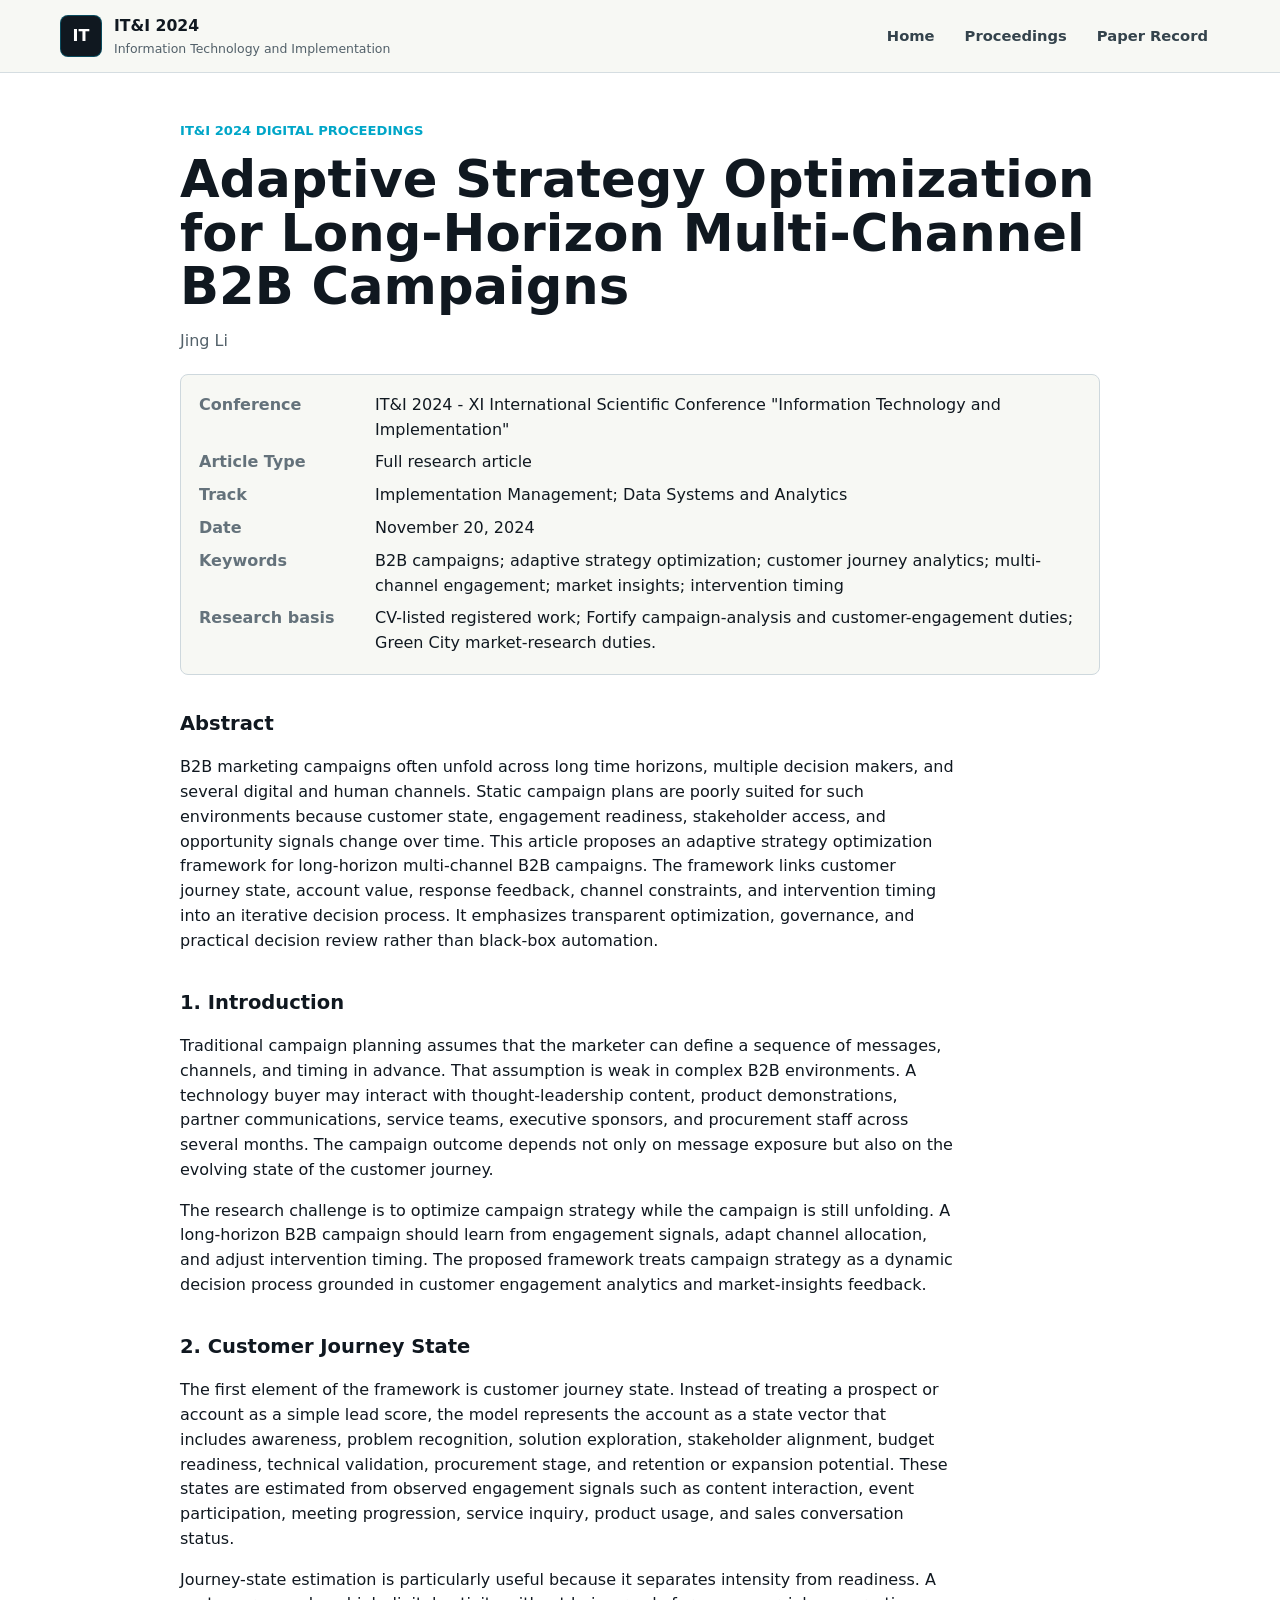
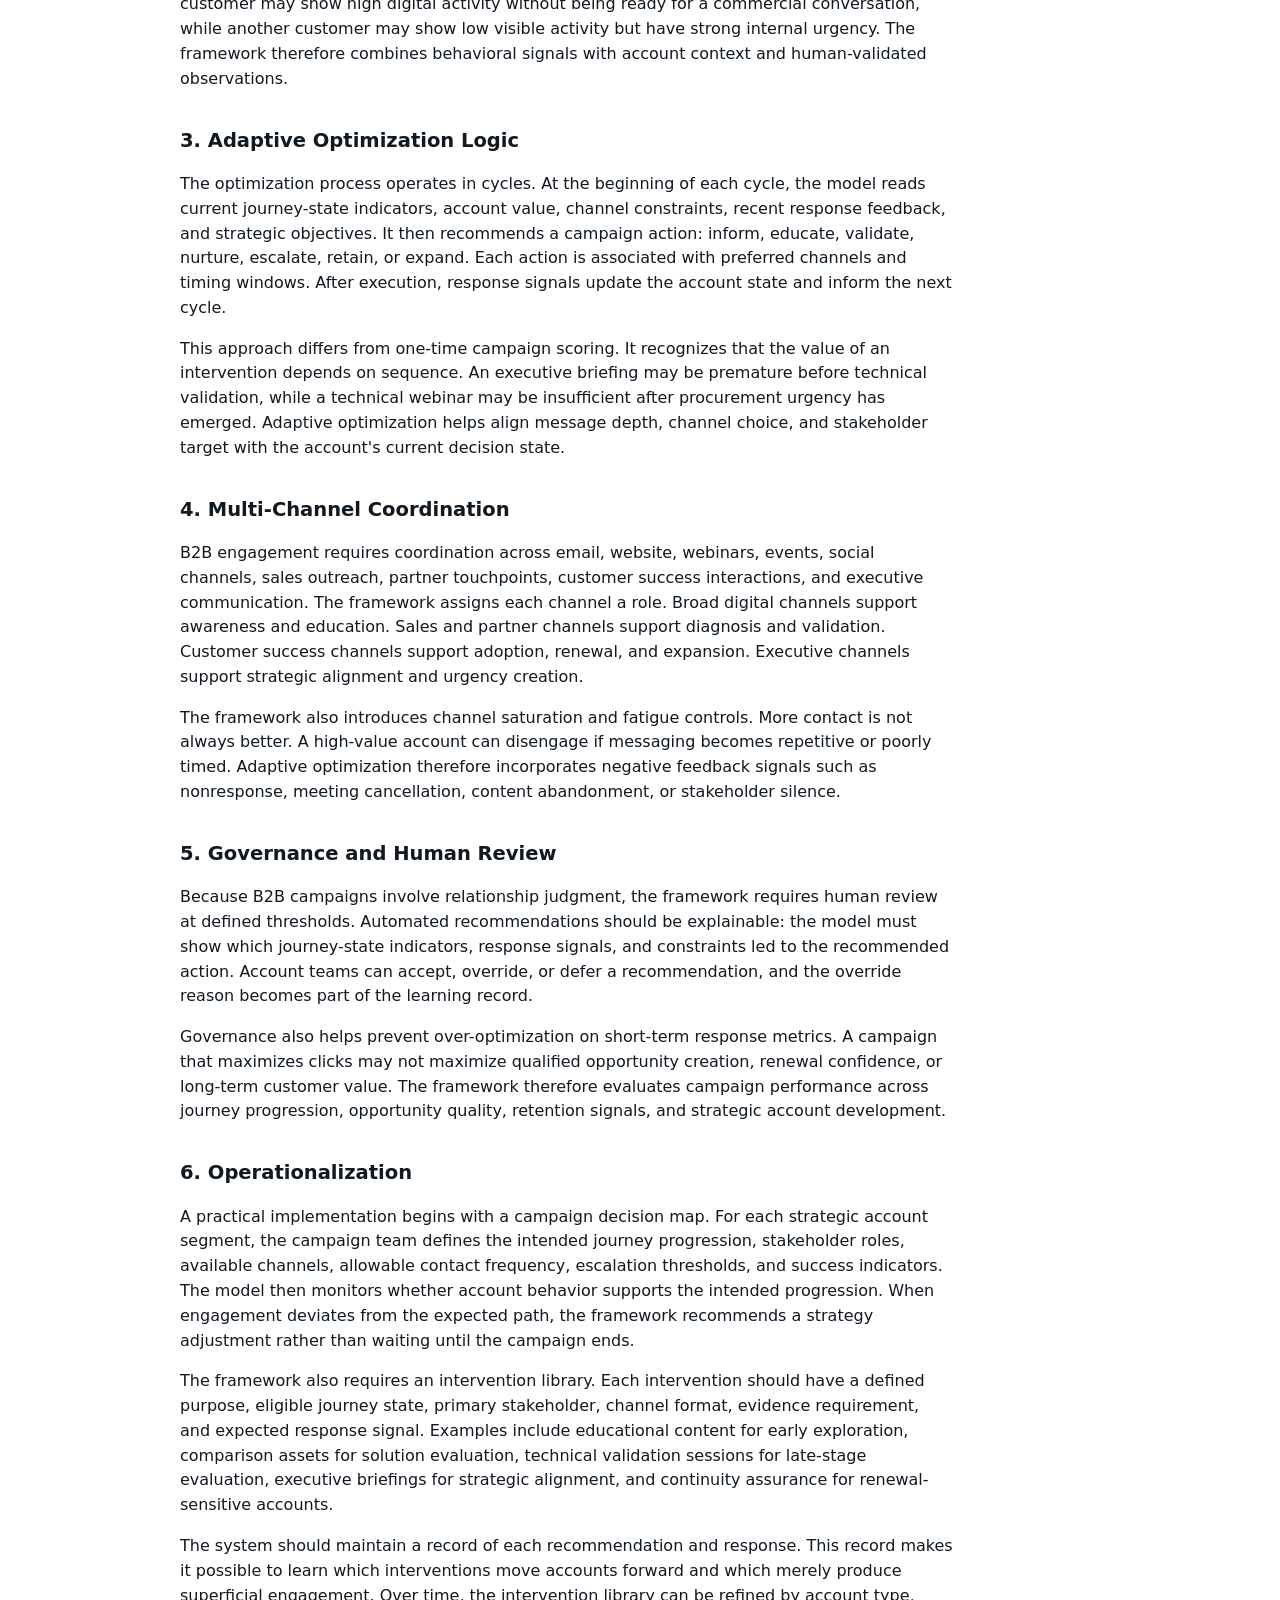
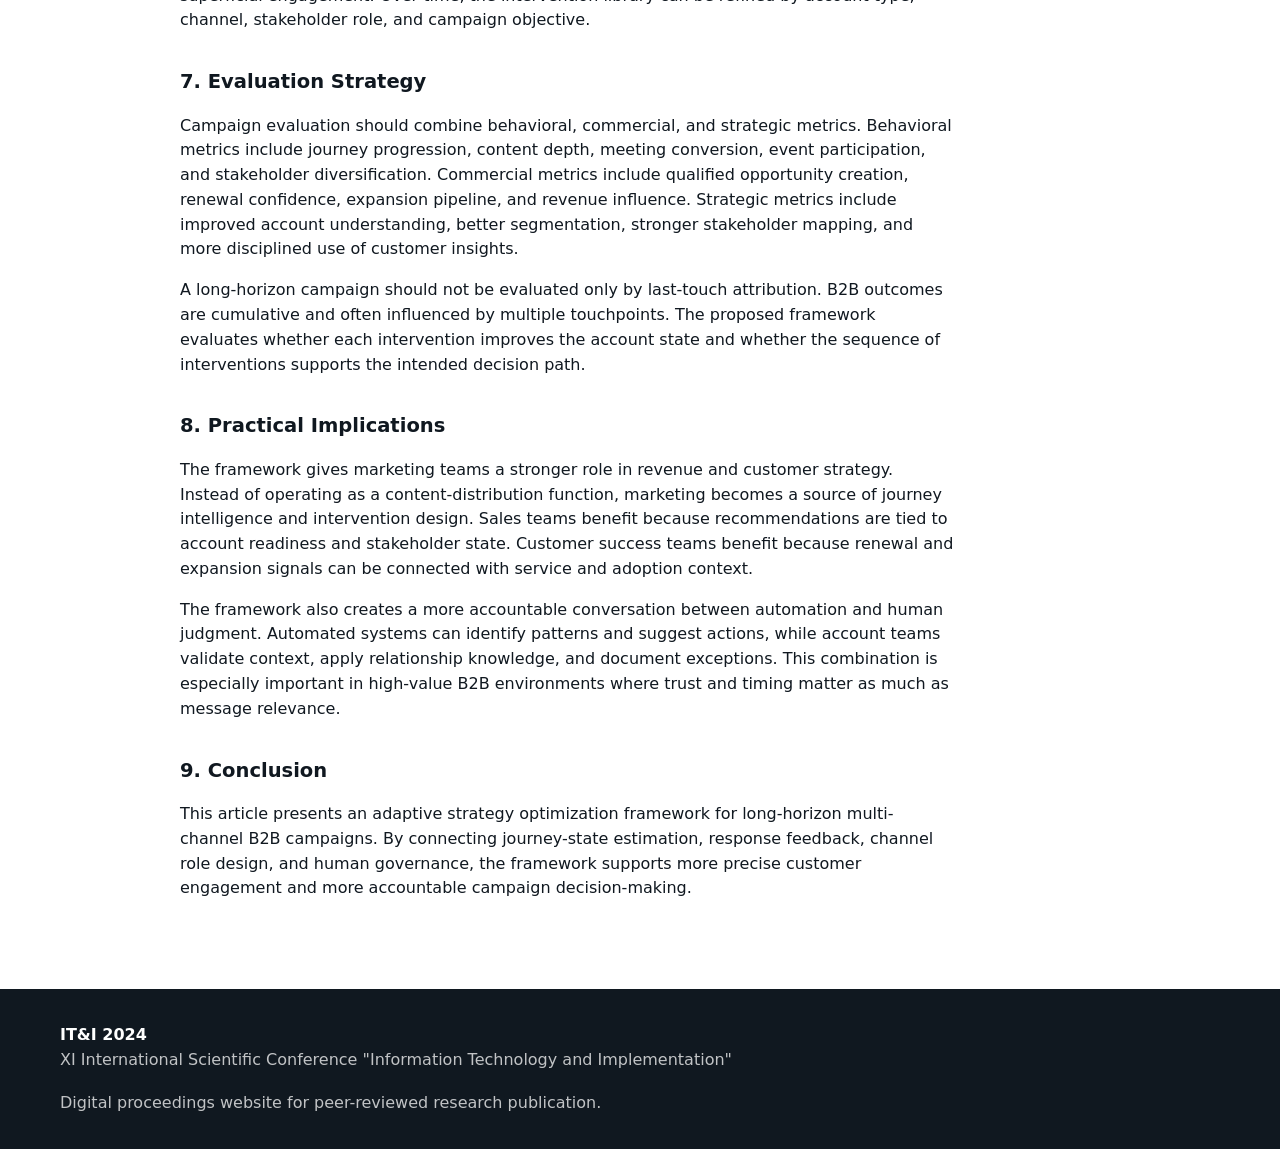
==== papers/jing-li-adaptive-strategy-optimization.html @ 3983136e "Publish IT&I 2024 website" ====
<!doctype html>
<html lang="en">
  <head>
    <meta charset="utf-8">
    <meta name="viewport" content="width=device-width, initial-scale=1">
    <title>Adaptive Strategy Optimization - IT&amp;I 2024</title>
    <link rel="stylesheet" href="../assets/styles.css">
    <style>
      body { background: #ffffff; }
      .article-print { width: min(920px, calc(100% - 36px)); margin: 0 auto; padding: 48px 0 72px; }
      .article-print h1 { margin: 0; font-size: clamp(2rem, 5vw, 3.2rem); line-height: 1.04; }
      .article-print h2 { margin: 34px 0 10px; font-size: 1.22rem; }
      .article-print p { max-width: 76ch; }
      .article-meta { margin: 20px 0 28px; padding: 18px; border: 1px solid var(--line); border-radius: var(--radius); background: var(--paper); }
      .article-meta dl { display: grid; grid-template-columns: 160px minmax(0, 1fr); gap: 8px 16px; margin: 0; }
      .article-meta dt { color: #64727b; font-weight: 800; }
      .article-meta dd { margin: 0; }
      @media print {
        .site-header, .site-footer { display: none; }
        .article-print { width: 100%; padding: 0; }
      }
    </style>
  </head>
  <body>
    <header class="site-header">
      <div class="site-header__inner">
        <a class="brand" href="../index.html"><span class="brand__mark">IT</span><span class="brand__text"><strong>IT&amp;I 2024</strong><span>Information Technology and Implementation</span></span></a>
        <nav class="site-nav" data-nav>
          <a href="../index.html">Home</a>
          <a href="../proceedings.html">Proceedings</a>
          <a href="../paper.html?id=jing-li-adaptive-strategy-optimization-iti-2024">Paper Record</a>
        </nav>
      </div>
    </header>

    <main class="article-print">
      <p class="eyebrow">IT&amp;I 2024 Digital Proceedings</p>
      <h1>Adaptive Strategy Optimization for Long-Horizon Multi-Channel B2B Campaigns</h1>
      <p class="authors">Jing Li</p>
      <div class="article-meta">
        <dl>
          <dt>Conference</dt><dd>IT&amp;I 2024 - XI International Scientific Conference "Information Technology and Implementation"</dd>
          <dt>Article Type</dt><dd>Full research article</dd>
          <dt>Track</dt><dd>Implementation Management; Data Systems and Analytics</dd>
          <dt>Date</dt><dd>November 20, 2024</dd>
          <dt>Keywords</dt><dd>B2B campaigns; adaptive strategy optimization; customer journey analytics; multi-channel engagement; market insights; intervention timing</dd>
          <dt>Research basis</dt><dd>CV-listed registered work; Fortify campaign-analysis and customer-engagement duties; Green City market-research duties.</dd>
        </dl>
      </div>

      <h2>Abstract</h2>
      <p>B2B marketing campaigns often unfold across long time horizons, multiple decision makers, and several digital and human channels. Static campaign plans are poorly suited for such environments because customer state, engagement readiness, stakeholder access, and opportunity signals change over time. This article proposes an adaptive strategy optimization framework for long-horizon multi-channel B2B campaigns. The framework links customer journey state, account value, response feedback, channel constraints, and intervention timing into an iterative decision process. It emphasizes transparent optimization, governance, and practical decision review rather than black-box automation.</p>

      <h2>1. Introduction</h2>
      <p>Traditional campaign planning assumes that the marketer can define a sequence of messages, channels, and timing in advance. That assumption is weak in complex B2B environments. A technology buyer may interact with thought-leadership content, product demonstrations, partner communications, service teams, executive sponsors, and procurement staff across several months. The campaign outcome depends not only on message exposure but also on the evolving state of the customer journey.</p>
      <p>The research challenge is to optimize campaign strategy while the campaign is still unfolding. A long-horizon B2B campaign should learn from engagement signals, adapt channel allocation, and adjust intervention timing. The proposed framework treats campaign strategy as a dynamic decision process grounded in customer engagement analytics and market-insights feedback.</p>

      <h2>2. Customer Journey State</h2>
      <p>The first element of the framework is customer journey state. Instead of treating a prospect or account as a simple lead score, the model represents the account as a state vector that includes awareness, problem recognition, solution exploration, stakeholder alignment, budget readiness, technical validation, procurement stage, and retention or expansion potential. These states are estimated from observed engagement signals such as content interaction, event participation, meeting progression, service inquiry, product usage, and sales conversation status.</p>
      <p>Journey-state estimation is particularly useful because it separates intensity from readiness. A customer may show high digital activity without being ready for a commercial conversation, while another customer may show low visible activity but have strong internal urgency. The framework therefore combines behavioral signals with account context and human-validated observations.</p>

      <h2>3. Adaptive Optimization Logic</h2>
      <p>The optimization process operates in cycles. At the beginning of each cycle, the model reads current journey-state indicators, account value, channel constraints, recent response feedback, and strategic objectives. It then recommends a campaign action: inform, educate, validate, nurture, escalate, retain, or expand. Each action is associated with preferred channels and timing windows. After execution, response signals update the account state and inform the next cycle.</p>
      <p>This approach differs from one-time campaign scoring. It recognizes that the value of an intervention depends on sequence. An executive briefing may be premature before technical validation, while a technical webinar may be insufficient after procurement urgency has emerged. Adaptive optimization helps align message depth, channel choice, and stakeholder target with the account's current decision state.</p>

      <h2>4. Multi-Channel Coordination</h2>
      <p>B2B engagement requires coordination across email, website, webinars, events, social channels, sales outreach, partner touchpoints, customer success interactions, and executive communication. The framework assigns each channel a role. Broad digital channels support awareness and education. Sales and partner channels support diagnosis and validation. Customer success channels support adoption, renewal, and expansion. Executive channels support strategic alignment and urgency creation.</p>
      <p>The framework also introduces channel saturation and fatigue controls. More contact is not always better. A high-value account can disengage if messaging becomes repetitive or poorly timed. Adaptive optimization therefore incorporates negative feedback signals such as nonresponse, meeting cancellation, content abandonment, or stakeholder silence.</p>

      <h2>5. Governance and Human Review</h2>
      <p>Because B2B campaigns involve relationship judgment, the framework requires human review at defined thresholds. Automated recommendations should be explainable: the model must show which journey-state indicators, response signals, and constraints led to the recommended action. Account teams can accept, override, or defer a recommendation, and the override reason becomes part of the learning record.</p>
      <p>Governance also helps prevent over-optimization on short-term response metrics. A campaign that maximizes clicks may not maximize qualified opportunity creation, renewal confidence, or long-term customer value. The framework therefore evaluates campaign performance across journey progression, opportunity quality, retention signals, and strategic account development.</p>

      <h2>6. Operationalization</h2>
      <p>A practical implementation begins with a campaign decision map. For each strategic account segment, the campaign team defines the intended journey progression, stakeholder roles, available channels, allowable contact frequency, escalation thresholds, and success indicators. The model then monitors whether account behavior supports the intended progression. When engagement deviates from the expected path, the framework recommends a strategy adjustment rather than waiting until the campaign ends.</p>
      <p>The framework also requires an intervention library. Each intervention should have a defined purpose, eligible journey state, primary stakeholder, channel format, evidence requirement, and expected response signal. Examples include educational content for early exploration, comparison assets for solution evaluation, technical validation sessions for late-stage evaluation, executive briefings for strategic alignment, and continuity assurance for renewal-sensitive accounts.</p>
      <p>The system should maintain a record of each recommendation and response. This record makes it possible to learn which interventions move accounts forward and which merely produce superficial engagement. Over time, the intervention library can be refined by account type, channel, stakeholder role, and campaign objective.</p>

      <h2>7. Evaluation Strategy</h2>
      <p>Campaign evaluation should combine behavioral, commercial, and strategic metrics. Behavioral metrics include journey progression, content depth, meeting conversion, event participation, and stakeholder diversification. Commercial metrics include qualified opportunity creation, renewal confidence, expansion pipeline, and revenue influence. Strategic metrics include improved account understanding, better segmentation, stronger stakeholder mapping, and more disciplined use of customer insights.</p>
      <p>A long-horizon campaign should not be evaluated only by last-touch attribution. B2B outcomes are cumulative and often influenced by multiple touchpoints. The proposed framework evaluates whether each intervention improves the account state and whether the sequence of interventions supports the intended decision path.</p>

      <h2>8. Practical Implications</h2>
      <p>The framework gives marketing teams a stronger role in revenue and customer strategy. Instead of operating as a content-distribution function, marketing becomes a source of journey intelligence and intervention design. Sales teams benefit because recommendations are tied to account readiness and stakeholder state. Customer success teams benefit because renewal and expansion signals can be connected with service and adoption context.</p>
      <p>The framework also creates a more accountable conversation between automation and human judgment. Automated systems can identify patterns and suggest actions, while account teams validate context, apply relationship knowledge, and document exceptions. This combination is especially important in high-value B2B environments where trust and timing matter as much as message relevance.</p>

      <h2>9. Conclusion</h2>
      <p>This article presents an adaptive strategy optimization framework for long-horizon multi-channel B2B campaigns. By connecting journey-state estimation, response feedback, channel role design, and human governance, the framework supports more precise customer engagement and more accountable campaign decision-making.</p>
    </main>

    <footer class="site-footer"><div class="footer__inner"><div><strong>IT&amp;I 2024</strong><br>XI International Scientific Conference "Information Technology and Implementation"</div><div>Digital proceedings website for peer-reviewed research publication.</div></div></footer>
  </body>
</html>
---- assets/styles.css ----
:root {
  --ink: #101820;
  --ink-2: #24313b;
  --paper: #f7f8f4;
  --white: #ffffff;
  --mist: #e8edf0;
  --line: #ced8dd;
  --cyan: #00a6c8;
  --cyan-dark: #067790;
  --amber: #d88928;
  --leaf: #4a7c59;
  --shadow: 0 16px 42px rgba(16, 24, 32, 0.14);
  --radius: 8px;
  color-scheme: light;
}

* {
  box-sizing: border-box;
}

html {
  scroll-behavior: smooth;
  overflow-x: hidden;
}

body {
  margin: 0;
  font-family: Inter, ui-sans-serif, system-ui, -apple-system, BlinkMacSystemFont, "Segoe UI", sans-serif;
  color: var(--ink);
  background: var(--paper);
  line-height: 1.55;
  overflow-x: hidden;
}

img {
  max-width: 100%;
  display: block;
}

a {
  color: inherit;
}

.site-header {
  position: sticky;
  top: 0;
  z-index: 20;
  border-bottom: 1px solid rgba(206, 216, 221, 0.8);
  background: rgba(247, 248, 244, 0.94);
  backdrop-filter: blur(14px);
}

.site-header__inner,
.section__inner,
.footer__inner {
  width: min(1160px, calc(100% - 36px));
  margin: 0 auto;
}

.site-header__inner {
  min-height: 72px;
  display: flex;
  align-items: center;
  justify-content: space-between;
  gap: 20px;
}

.brand {
  display: inline-flex;
  align-items: center;
  gap: 12px;
  text-decoration: none;
  min-width: 0;
}

.brand__mark {
  width: 42px;
  height: 42px;
  flex: 0 0 auto;
  border: 1px solid rgba(0, 166, 200, 0.36);
  border-radius: var(--radius);
  display: grid;
  place-items: center;
  background: var(--ink);
  color: var(--white);
  font-weight: 800;
  letter-spacing: 0;
}

.brand__text {
  display: grid;
  gap: 1px;
  min-width: 0;
}

.brand__text strong {
  font-size: 0.98rem;
  white-space: nowrap;
}

.brand__text span {
  color: #53616a;
  font-size: 0.78rem;
  white-space: nowrap;
}

.nav-toggle {
  display: none;
  border: 1px solid var(--line);
  border-radius: var(--radius);
  background: var(--white);
  width: 42px;
  height: 42px;
  padding: 0;
  color: var(--ink);
}

.nav-toggle::before {
  content: "";
  display: block;
  width: 18px;
  height: 14px;
  background:
    linear-gradient(currentColor, currentColor) 0 0 / 18px 2px no-repeat,
    linear-gradient(currentColor, currentColor) 0 7px / 18px 2px no-repeat,
    linear-gradient(currentColor, currentColor) 0 14px / 18px 2px no-repeat;
}

.nav-toggle span {
  display: none;
  width: 18px;
  height: 2px;
  margin: 4px auto;
  background: currentColor;
}

.site-nav {
  display: flex;
  align-items: center;
  gap: 6px;
}

.site-nav a {
  text-decoration: none;
  color: #34434c;
  padding: 10px 12px;
  border-radius: var(--radius);
  font-size: 0.92rem;
  font-weight: 650;
}

.site-nav a:hover,
.site-nav a[aria-current="page"] {
  background: #e3f3f6;
  color: var(--cyan-dark);
}

.button {
  display: inline-flex;
  align-items: center;
  justify-content: center;
  min-height: 44px;
  padding: 11px 18px;
  border: 1px solid var(--ink);
  border-radius: var(--radius);
  background: var(--ink);
  color: var(--white);
  text-decoration: none;
  font-weight: 750;
  cursor: pointer;
  font-size: 0.95rem;
}

.button:hover {
  background: #1d2b35;
}

.button--ghost {
  color: var(--ink);
  background: transparent;
  border-color: var(--line);
}

.button--ghost:hover {
  background: var(--white);
}

.button--quiet {
  color: var(--cyan-dark);
  background: #e3f3f6;
  border-color: #b9dce3;
}

.button--quiet:hover {
  background: #d3ecf1;
}

.hero {
  min-height: calc(100vh - 72px);
  display: grid;
  align-items: end;
  position: relative;
  isolation: isolate;
  color: var(--white);
  overflow: hidden;
}

.hero::before {
  content: "";
  position: absolute;
  inset: 0;
  z-index: -2;
  background:
    linear-gradient(90deg, rgba(10, 16, 21, 0.88), rgba(10, 16, 21, 0.58) 38%, rgba(10, 16, 21, 0.16) 72%),
    linear-gradient(0deg, rgba(10, 16, 21, 0.85), rgba(10, 16, 21, 0.08) 42%),
    url("conference-hero.png") center / cover no-repeat;
}

.hero::after {
  content: "";
  position: absolute;
  left: 0;
  right: 0;
  bottom: 0;
  height: 54px;
  z-index: -1;
  background: var(--paper);
  clip-path: polygon(0 70%, 100% 20%, 100% 100%, 0 100%);
}

.hero__inner {
  width: min(1160px, calc(100% - 36px));
  margin: 0 auto;
  padding: 72px 0 92px;
}

.hero__content {
  width: min(760px, 100%);
}

.eyebrow {
  margin: 0 0 12px;
  color: var(--cyan);
  font-size: 0.82rem;
  font-weight: 850;
  text-transform: uppercase;
  letter-spacing: 0;
}

.hero h1 {
  margin: 0;
  max-width: 820px;
  font-size: clamp(2.55rem, 6.8vw, 5.9rem);
  line-height: 0.98;
  letter-spacing: 0;
}

.hero__subtitle {
  margin: 22px 0 0;
  max-width: 680px;
  color: rgba(255, 255, 255, 0.9);
  font-size: clamp(1rem, 1.8vw, 1.25rem);
  overflow-wrap: break-word;
}

.hero__actions,
.page-hero__actions,
.toolbar,
.form-actions,
.paper-actions {
  display: flex;
  flex-wrap: wrap;
  gap: 12px;
  align-items: center;
}

.hero__actions {
  margin-top: 30px;
}

.hero .button--ghost {
  color: var(--white);
  border-color: rgba(255, 255, 255, 0.42);
  background: rgba(255, 255, 255, 0.08);
}

.hero .button--ghost:hover {
  background: rgba(255, 255, 255, 0.16);
}

.hero__stats {
  display: grid;
  grid-template-columns: repeat(2, minmax(118px, 1fr));
  gap: 1px;
  width: min(520px, 100%);
  margin-top: 42px;
  border: 1px solid rgba(255, 255, 255, 0.18);
  background: rgba(255, 255, 255, 0.12);
  backdrop-filter: blur(12px);
}

.hero__stats div {
  padding: 18px;
}

.hero__stats strong {
  display: block;
  font-size: clamp(1.35rem, 3vw, 2rem);
}

.hero__stats span {
  display: block;
  color: rgba(255, 255, 255, 0.76);
  font-size: 0.85rem;
}

.section {
  padding: 72px 0;
}

.section--compact {
  padding: 44px 0;
}

.section--dark {
  color: var(--white);
  background: var(--ink);
}

.section--white {
  background: var(--white);
}

.section__header {
  display: grid;
  grid-template-columns: minmax(0, 0.9fr) minmax(280px, 0.7fr);
  gap: 40px;
  align-items: end;
  margin-bottom: 34px;
}

.section__header h2,
.page-hero h1,
.paper-detail__main h1 {
  margin: 0;
  font-size: clamp(2rem, 4vw, 3.55rem);
  line-height: 1.04;
  letter-spacing: 0;
}

.section__header p,
.page-hero p {
  margin: 0;
  color: #596871;
}

.section--dark .section__header p,
.section--dark .muted {
  color: rgba(255, 255, 255, 0.72);
}

.grid {
  display: grid;
  gap: 18px;
}

.grid--3 {
  grid-template-columns: repeat(3, minmax(0, 1fr));
}

.grid--2 {
  grid-template-columns: repeat(2, minmax(0, 1fr));
}

.info-panel,
.track-card,
.paper-card,
.empty-state,
.form-panel,
.committee-card,
.notice,
.mini-record {
  border: 1px solid var(--line);
  border-radius: var(--radius);
  background: var(--white);
}

.info-panel,
.track-card,
.paper-card,
.form-panel,
.committee-card,
.notice {
  padding: 24px;
}

.track-card {
  min-height: 188px;
}

.track-card h3,
.paper-card h3,
.info-panel h3,
.committee-card h3 {
  margin: 0 0 10px;
  font-size: 1.18rem;
  line-height: 1.22;
}

.track-card p,
.info-panel p,
.paper-card p,
.committee-card p {
  margin: 0;
  color: #53616a;
}

.track-card__code {
  display: inline-flex;
  align-items: center;
  justify-content: center;
  width: 44px;
  height: 44px;
  margin-bottom: 20px;
  border-radius: var(--radius);
  background: #e3f3f6;
  color: var(--cyan-dark);
  font-weight: 850;
}

.timeline {
  display: grid;
  gap: 1px;
  border: 1px solid var(--line);
  background: var(--line);
}

.timeline__item {
  display: grid;
  grid-template-columns: 180px minmax(0, 1fr);
  gap: 24px;
  padding: 20px;
  background: var(--white);
}

.timeline__item time {
  color: var(--cyan-dark);
  font-weight: 800;
}

.timeline__item strong {
  display: block;
  margin-bottom: 4px;
}

.page-hero {
  padding: 64px 0 44px;
  background: var(--white);
  border-bottom: 1px solid var(--line);
}

.page-hero__grid {
  display: grid;
  grid-template-columns: minmax(0, 0.92fr) minmax(280px, 0.48fr);
  gap: 44px;
  align-items: end;
}

.page-hero__actions {
  margin-top: 24px;
}

.metric-strip {
  display: grid;
  grid-template-columns: repeat(2, minmax(0, 1fr));
  gap: 1px;
  border: 1px solid var(--line);
  background: var(--line);
}

.metric-strip div {
  padding: 18px;
  background: var(--paper);
}

.metric-strip strong {
  display: block;
  font-size: 1.8rem;
}

.metric-strip span {
  color: #596871;
  font-size: 0.86rem;
}

.toolbar {
  justify-content: space-between;
  padding: 18px;
  margin-bottom: 22px;
  border: 1px solid var(--line);
  border-radius: var(--radius);
  background: var(--white);
}

.field-inline {
  display: flex;
  flex-wrap: wrap;
  gap: 10px;
}

input,
select,
textarea {
  width: 100%;
  border: 1px solid #bfcbd1;
  border-radius: var(--radius);
  background: var(--white);
  color: var(--ink);
  font: inherit;
  padding: 12px 13px;
}

textarea {
  resize: vertical;
  min-height: 138px;
}

label {
  display: grid;
  gap: 8px;
  color: #2e3c45;
  font-size: 0.92rem;
  font-weight: 720;
}

.form-grid {
  display: grid;
  grid-template-columns: repeat(2, minmax(0, 1fr));
  gap: 18px;
}

.form-grid .span-2 {
  grid-column: 1 / -1;
}

.paper-list {
  display: grid;
  grid-template-columns: repeat(2, minmax(0, 1fr));
  gap: 18px;
}

.paper-card {
  display: grid;
  gap: 14px;
  min-height: 300px;
}

.paper-card h3 a {
  text-decoration: none;
}

.paper-card h3 a:hover,
.text-link:hover {
  color: var(--cyan-dark);
}

.paper-card__meta {
  display: flex;
  flex-wrap: wrap;
  gap: 8px;
}

.paper-card__meta span,
.keyword-row span {
  display: inline-flex;
  align-items: center;
  min-height: 28px;
  padding: 4px 9px;
  border-radius: var(--radius);
  background: #edf2f4;
  color: #3f515b;
  font-size: 0.82rem;
  font-weight: 700;
}

.authors,
.affiliations {
  color: #53616a;
}

.keyword-row {
  display: flex;
  flex-wrap: wrap;
  gap: 8px;
}

.text-link {
  color: var(--cyan-dark);
  font-weight: 760;
  text-decoration: none;
}

.empty-state {
  grid-column: 1 / -1;
  padding: 40px;
  min-height: 260px;
  display: grid;
  align-content: center;
  justify-items: start;
  gap: 12px;
}

.empty-state h1,
.empty-state h2,
.empty-state p {
  margin: 0;
}

.layout-two {
  display: grid;
  grid-template-columns: minmax(0, 0.72fr) minmax(280px, 0.38fr);
  gap: 24px;
  align-items: start;
}

.stack {
  display: grid;
  gap: 18px;
}

.notice {
  border-color: #cfe6d4;
  background: #f1f8f2;
}

.notice p {
  margin: 0 0 14px;
}

.muted {
  color: #64727b;
}

.mini-record {
  padding: 14px;
  display: grid;
  gap: 3px;
}

.mini-record span {
  color: #64727b;
  font-size: 0.9rem;
}

.publication-saved .site-header {
  box-shadow: 0 0 0 3px rgba(74, 124, 89, 0.22);
}

.paper-detail {
  padding: 50px 0 82px;
}

.paper-detail__layout {
  width: min(1160px, calc(100% - 36px));
  margin: 0 auto;
  display: grid;
  grid-template-columns: 310px minmax(0, 1fr);
  gap: 34px;
  align-items: start;
}

.paper-detail__aside,
.paper-detail__main {
  border: 1px solid var(--line);
  border-radius: var(--radius);
  background: var(--white);
}

.paper-detail__aside {
  padding: 22px;
  position: sticky;
  top: 94px;
  display: grid;
  gap: 22px;
}

.paper-detail__aside dl {
  margin: 0;
  display: grid;
  gap: 1px;
  border: 1px solid var(--line);
  background: var(--line);
}

.paper-detail__aside div {
  padding: 12px;
  background: var(--paper);
}

.paper-detail__aside dt {
  color: #64727b;
  font-size: 0.76rem;
  text-transform: uppercase;
  font-weight: 820;
}

.paper-detail__aside dd {
  margin: 2px 0 0;
}

.paper-detail__main {
  padding: clamp(24px, 4vw, 48px);
}

.paper-detail__main h2 {
  margin: 32px 0 10px;
  font-size: 1.18rem;
}

.paper-detail__main p {
  max-width: 76ch;
}

.source-note {
  max-width: 76ch;
  margin: 24px 0 0;
  padding: 16px;
  border: 1px solid #c9e4eb;
  border-radius: var(--radius);
  background: #eef8fa;
  color: #31444d;
}

.citation {
  padding: 16px;
  border-left: 4px solid var(--amber);
  background: #fff7ec;
}

.article-section {
  max-width: 78ch;
  padding-top: 4px;
}

.article-section h2 {
  color: var(--ink);
}

.article-section p {
  text-align: left;
}

.committee-grid {
  display: grid;
  grid-template-columns: repeat(3, minmax(0, 1fr));
  gap: 18px;
}

.committee-card {
  min-height: 176px;
}

.role-tag {
  display: inline-flex;
  min-height: 28px;
  align-items: center;
  margin-bottom: 18px;
  padding: 4px 9px;
  border-radius: var(--radius);
  color: var(--leaf);
  background: #edf5ee;
  font-size: 0.8rem;
  font-weight: 820;
}

.site-footer {
  color: rgba(255, 255, 255, 0.74);
  background: var(--ink);
}

.footer__inner {
  padding: 34px 0;
  display: flex;
  flex-wrap: wrap;
  justify-content: space-between;
  gap: 18px;
}

.site-footer strong {
  color: var(--white);
}

@media (max-width: 920px) {
  .nav-toggle {
    display: none !important;
  }

  .site-header__inner {
    flex-wrap: wrap;
    align-items: center;
    padding-top: 12px;
    padding-bottom: 10px;
    gap: 10px;
  }

  .site-nav {
    position: static;
    display: flex !important;
    flex: 1 0 100%;
    width: 100%;
    overflow-x: visible;
    flex-wrap: wrap;
    align-items: center;
    gap: 4px;
    padding: 0 0 2px;
    border: 0;
    border-radius: 0;
    background: transparent;
    box-shadow: none;
    scrollbar-width: none;
  }

  .site-nav a {
    flex: 0 0 auto;
    padding: 8px 9px;
    white-space: nowrap;
  }

  .site-nav::-webkit-scrollbar {
    display: none;
  }

  .section__header,
  .page-hero__grid,
  .layout-two,
  .paper-detail__layout {
    grid-template-columns: 1fr;
  }

  .grid--3,
  .grid--2,
  .paper-list,
  .committee-grid {
    grid-template-columns: 1fr;
  }

  .paper-detail__aside {
    position: static;
  }
}

@media (max-width: 680px) {
  .brand__text span {
    display: none;
  }

  .site-header__inner,
  .section__inner,
  .footer__inner,
  .hero__inner,
  .paper-detail__layout {
    width: calc(100% - 28px);
  }

  .site-header__inner {
    width: 100%;
    padding: 0 14px;
  }

  .hero {
    min-height: 740px;
  }

  .hero::before {
    background:
      linear-gradient(0deg, rgba(10, 16, 21, 0.92), rgba(10, 16, 21, 0.46)),
      url("conference-hero.png") 62% center / cover no-repeat;
  }

  .hero__inner {
    padding: 56px 0 84px;
  }

  .hero h1 {
    font-size: clamp(2.25rem, 13vw, 4.2rem);
  }

  .hero__subtitle {
    max-width: 92%;
    font-size: 0.98rem;
  }

  .hero__actions .button {
    flex: 1 1 100%;
    width: 100%;
    max-width: 320px;
    min-width: 0;
    white-space: normal;
    text-align: center;
  }

  .hero__stats {
    grid-template-columns: repeat(2, minmax(0, 1fr));
  }

  .section {
    padding: 52px 0;
  }

  .timeline__item,
  .form-grid,
  .metric-strip {
    grid-template-columns: 1fr;
  }

  .toolbar {
    align-items: stretch;
  }

  .field-inline {
    width: 100%;
  }
}
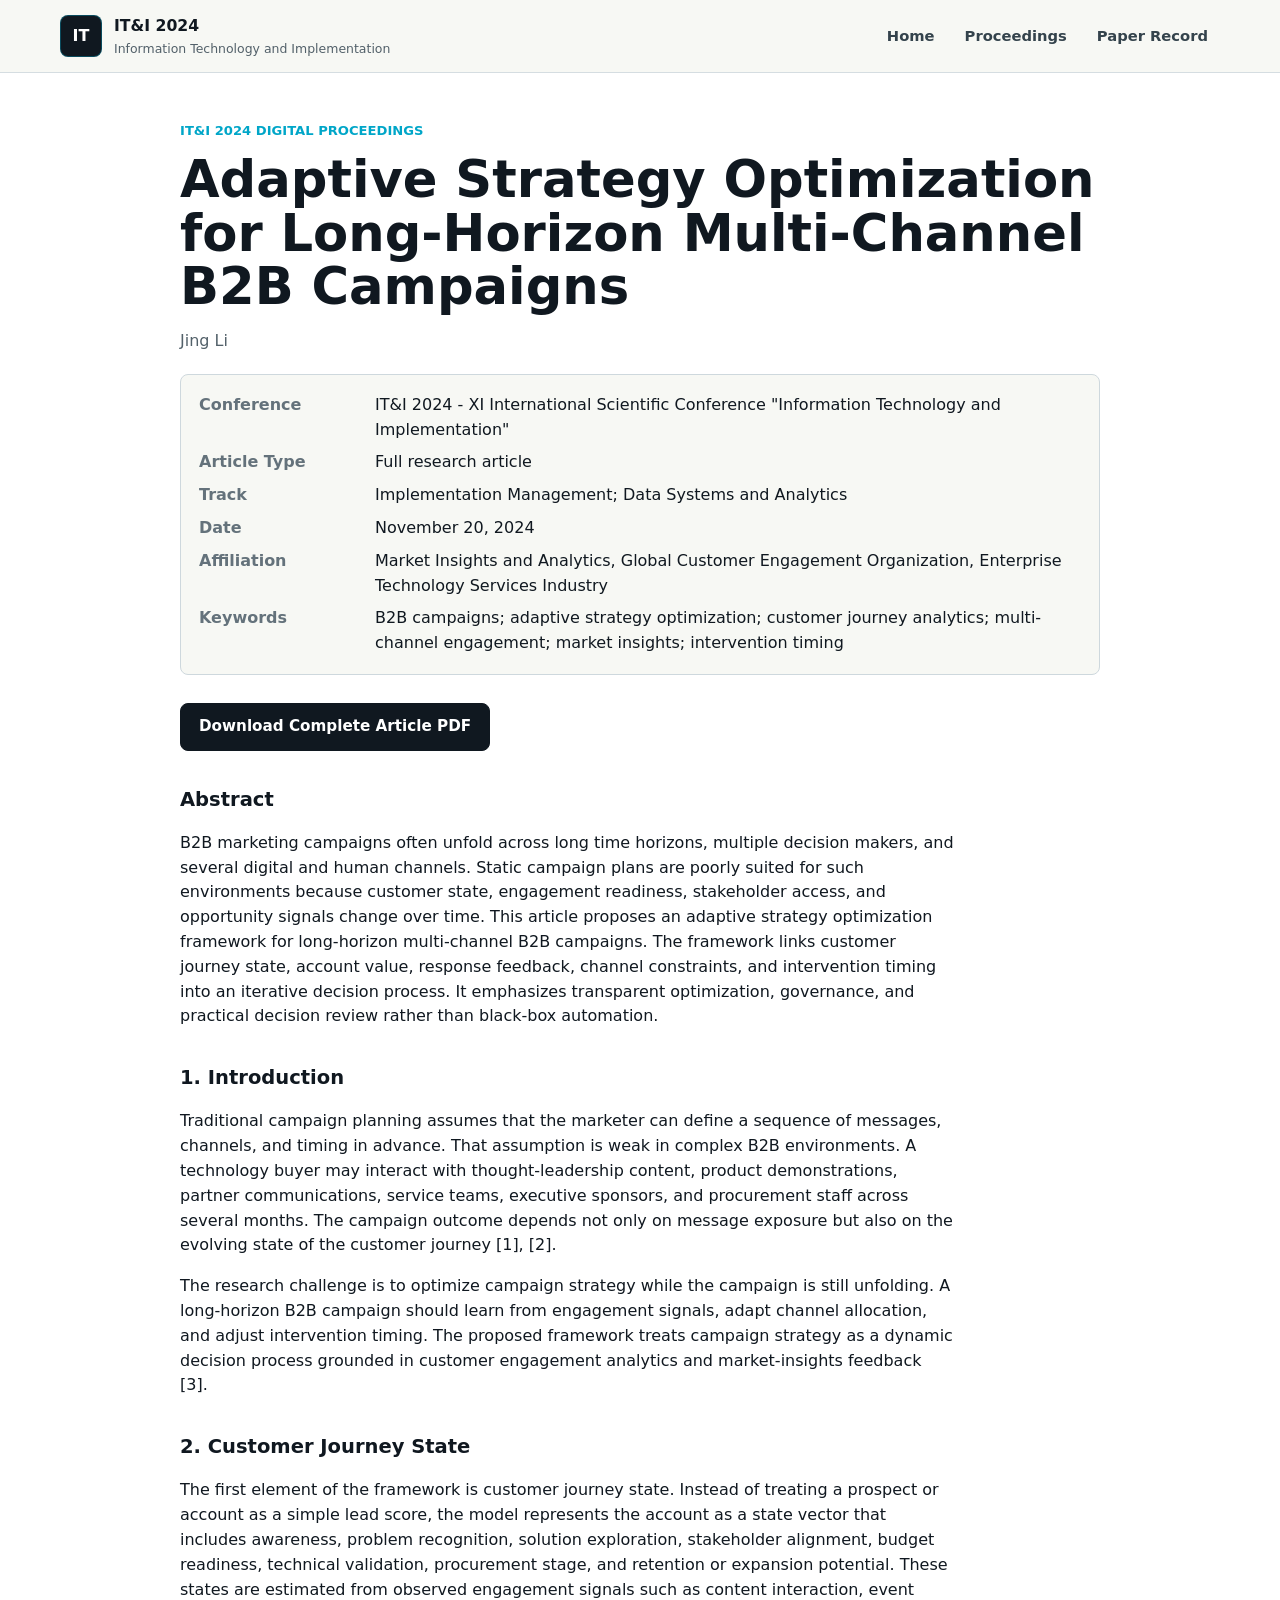
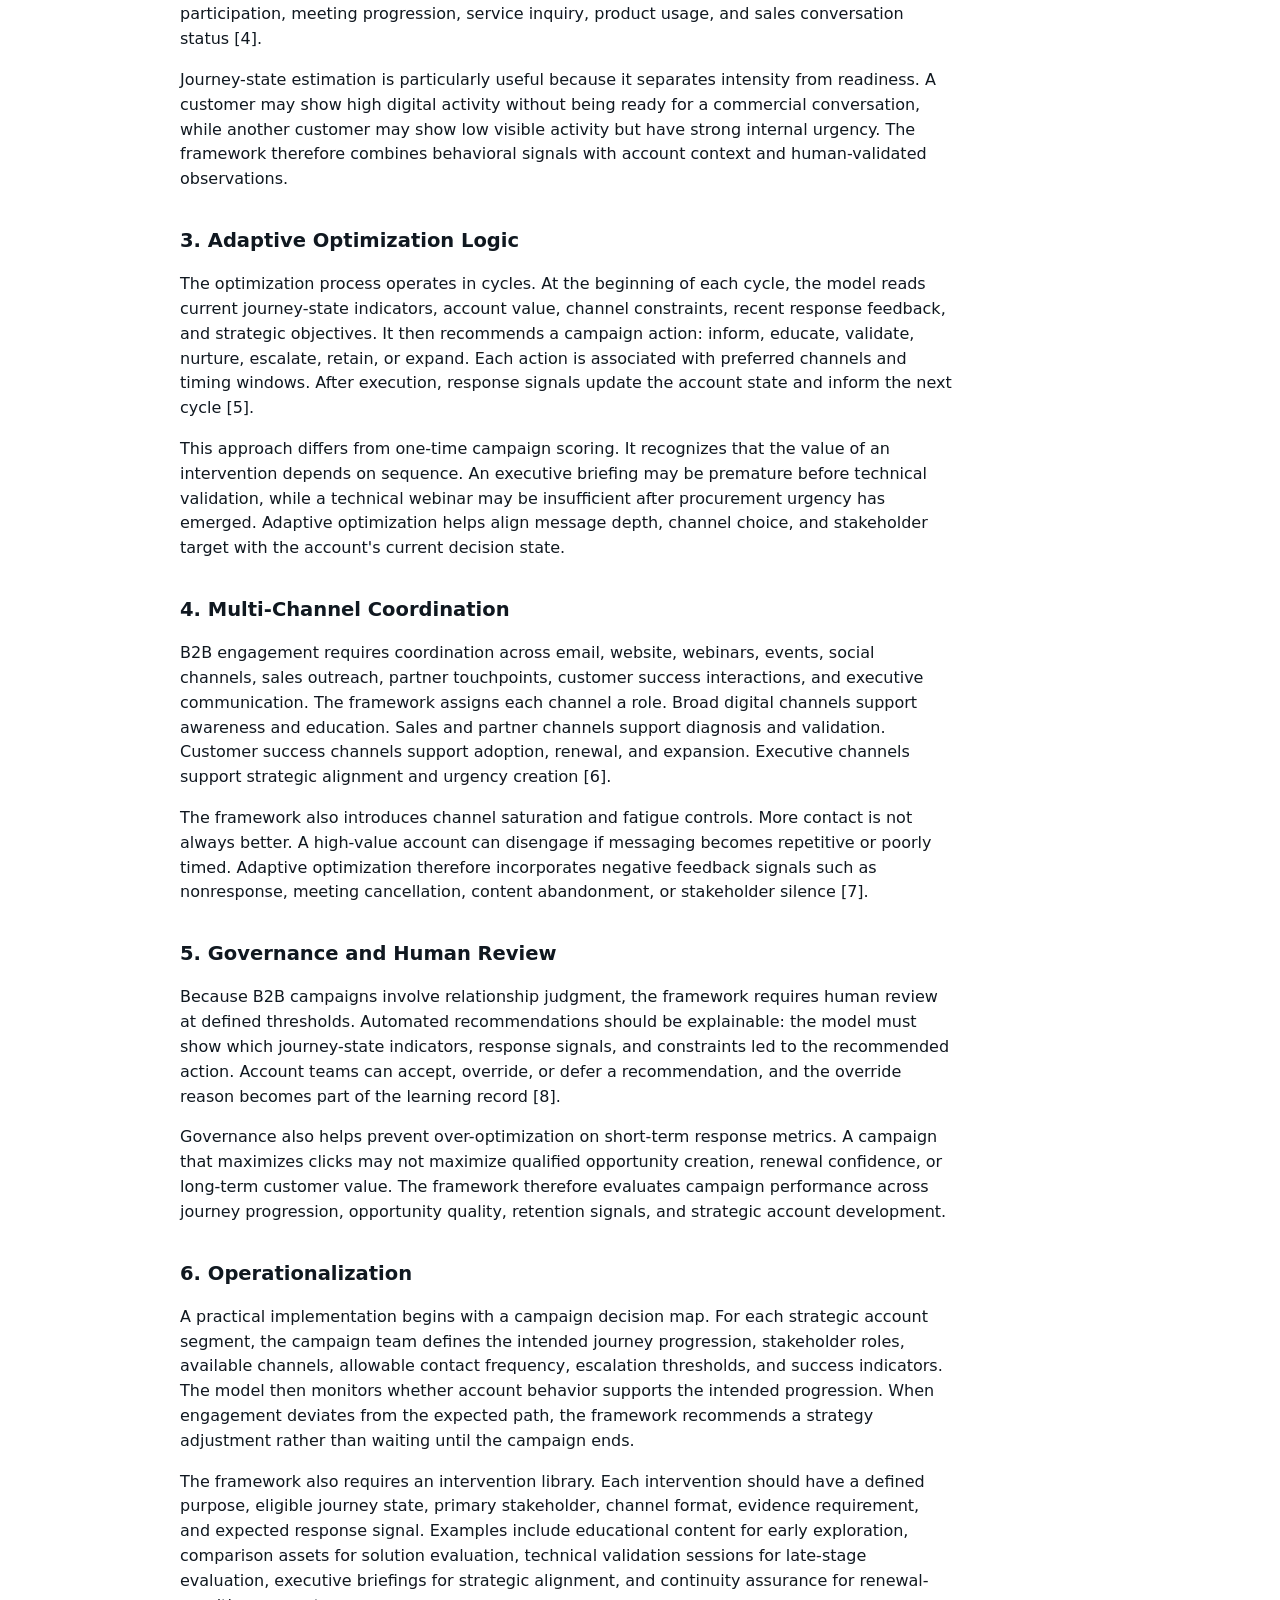
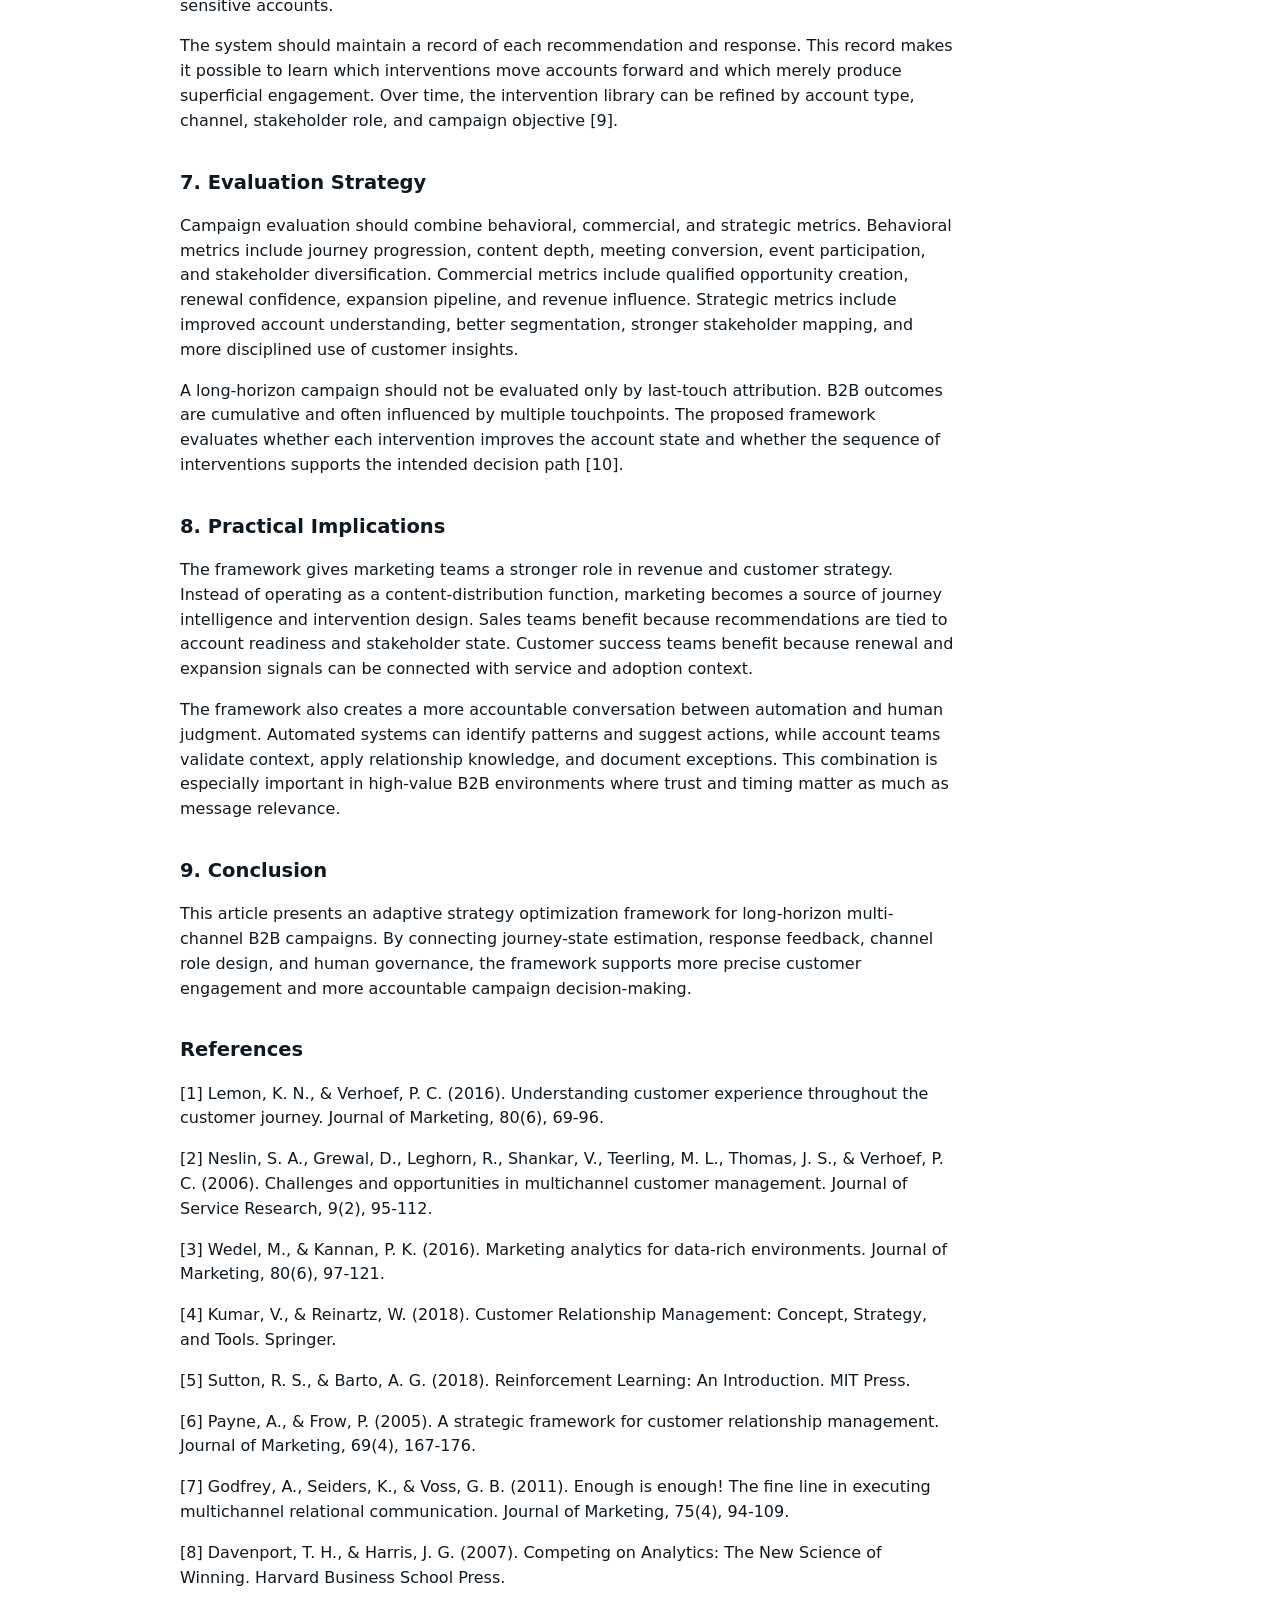
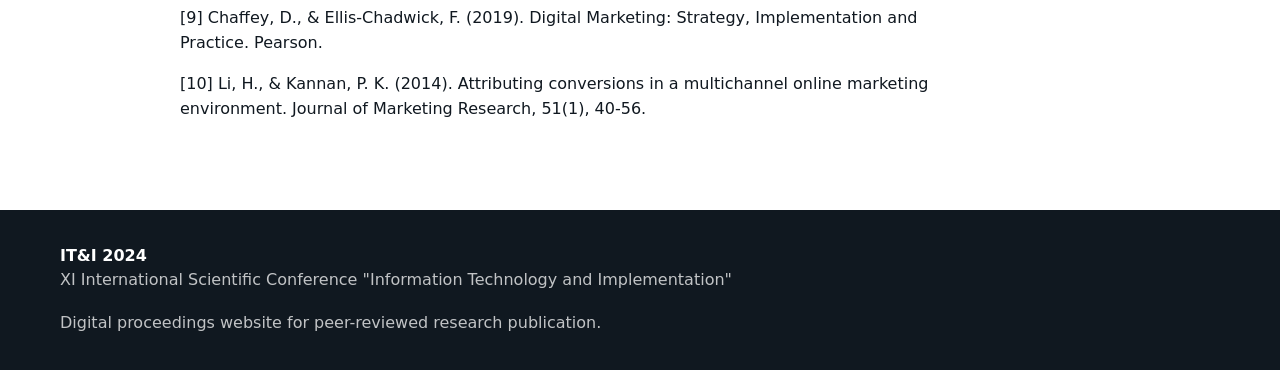
==== commit bb4c4644: "Update Jing Li ITI article content" ====
--- a/papers/jing-li-adaptive-strategy-optimization.html
+++ b/papers/jing-li-adaptive-strategy-optimization.html
@@ -43,49 +43,62 @@
           <dt>Article Type</dt><dd>Full research article</dd>
           <dt>Track</dt><dd>Implementation Management; Data Systems and Analytics</dd>
           <dt>Date</dt><dd>November 20, 2024</dd>
+          <dt>Affiliation</dt><dd>Market Insights and Analytics, Global Customer Engagement Organization, Enterprise Technology Services Industry</dd>
           <dt>Keywords</dt><dd>B2B campaigns; adaptive strategy optimization; customer journey analytics; multi-channel engagement; market insights; intervention timing</dd>
-          <dt>Research basis</dt><dd>CV-listed registered work; Fortify campaign-analysis and customer-engagement duties; Green City market-research duties.</dd>
         </dl>
       </div>
+      <p><a class="button" href="jing-li-adaptive-strategy-optimization.pdf">Download Complete Article PDF</a></p>
 
       <h2>Abstract</h2>
       <p>B2B marketing campaigns often unfold across long time horizons, multiple decision makers, and several digital and human channels. Static campaign plans are poorly suited for such environments because customer state, engagement readiness, stakeholder access, and opportunity signals change over time. This article proposes an adaptive strategy optimization framework for long-horizon multi-channel B2B campaigns. The framework links customer journey state, account value, response feedback, channel constraints, and intervention timing into an iterative decision process. It emphasizes transparent optimization, governance, and practical decision review rather than black-box automation.</p>
 
-      <h2>1. Introduction</h2>
-      <p>Traditional campaign planning assumes that the marketer can define a sequence of messages, channels, and timing in advance. That assumption is weak in complex B2B environments. A technology buyer may interact with thought-leadership content, product demonstrations, partner communications, service teams, executive sponsors, and procurement staff across several months. The campaign outcome depends not only on message exposure but also on the evolving state of the customer journey.</p>
-      <p>The research challenge is to optimize campaign strategy while the campaign is still unfolding. A long-horizon B2B campaign should learn from engagement signals, adapt channel allocation, and adjust intervention timing. The proposed framework treats campaign strategy as a dynamic decision process grounded in customer engagement analytics and market-insights feedback.</p>
+        <h2>1. Introduction</h2>
+        <p>Traditional campaign planning assumes that the marketer can define a sequence of messages, channels, and timing in advance. That assumption is weak in complex B2B environments. A technology buyer may interact with thought-leadership content, product demonstrations, partner communications, service teams, executive sponsors, and procurement staff across several months. The campaign outcome depends not only on message exposure but also on the evolving state of the customer journey [1], [2].</p>
+        <p>The research challenge is to optimize campaign strategy while the campaign is still unfolding. A long-horizon B2B campaign should learn from engagement signals, adapt channel allocation, and adjust intervention timing. The proposed framework treats campaign strategy as a dynamic decision process grounded in customer engagement analytics and market-insights feedback [3].</p>
 
-      <h2>2. Customer Journey State</h2>
-      <p>The first element of the framework is customer journey state. Instead of treating a prospect or account as a simple lead score, the model represents the account as a state vector that includes awareness, problem recognition, solution exploration, stakeholder alignment, budget readiness, technical validation, procurement stage, and retention or expansion potential. These states are estimated from observed engagement signals such as content interaction, event participation, meeting progression, service inquiry, product usage, and sales conversation status.</p>
-      <p>Journey-state estimation is particularly useful because it separates intensity from readiness. A customer may show high digital activity without being ready for a commercial conversation, while another customer may show low visible activity but have strong internal urgency. The framework therefore combines behavioral signals with account context and human-validated observations.</p>
+        <h2>2. Customer Journey State</h2>
+        <p>The first element of the framework is customer journey state. Instead of treating a prospect or account as a simple lead score, the model represents the account as a state vector that includes awareness, problem recognition, solution exploration, stakeholder alignment, budget readiness, technical validation, procurement stage, and retention or expansion potential. These states are estimated from observed engagement signals such as content interaction, event participation, meeting progression, service inquiry, product usage, and sales conversation status [4].</p>
+        <p>Journey-state estimation is particularly useful because it separates intensity from readiness. A customer may show high digital activity without being ready for a commercial conversation, while another customer may show low visible activity but have strong internal urgency. The framework therefore combines behavioral signals with account context and human-validated observations.</p>
 
-      <h2>3. Adaptive Optimization Logic</h2>
-      <p>The optimization process operates in cycles. At the beginning of each cycle, the model reads current journey-state indicators, account value, channel constraints, recent response feedback, and strategic objectives. It then recommends a campaign action: inform, educate, validate, nurture, escalate, retain, or expand. Each action is associated with preferred channels and timing windows. After execution, response signals update the account state and inform the next cycle.</p>
-      <p>This approach differs from one-time campaign scoring. It recognizes that the value of an intervention depends on sequence. An executive briefing may be premature before technical validation, while a technical webinar may be insufficient after procurement urgency has emerged. Adaptive optimization helps align message depth, channel choice, and stakeholder target with the account's current decision state.</p>
+        <h2>3. Adaptive Optimization Logic</h2>
+        <p>The optimization process operates in cycles. At the beginning of each cycle, the model reads current journey-state indicators, account value, channel constraints, recent response feedback, and strategic objectives. It then recommends a campaign action: inform, educate, validate, nurture, escalate, retain, or expand. Each action is associated with preferred channels and timing windows. After execution, response signals update the account state and inform the next cycle [5].</p>
+        <p>This approach differs from one-time campaign scoring. It recognizes that the value of an intervention depends on sequence. An executive briefing may be premature before technical validation, while a technical webinar may be insufficient after procurement urgency has emerged. Adaptive optimization helps align message depth, channel choice, and stakeholder target with the account&#x27;s current decision state.</p>
 
-      <h2>4. Multi-Channel Coordination</h2>
-      <p>B2B engagement requires coordination across email, website, webinars, events, social channels, sales outreach, partner touchpoints, customer success interactions, and executive communication. The framework assigns each channel a role. Broad digital channels support awareness and education. Sales and partner channels support diagnosis and validation. Customer success channels support adoption, renewal, and expansion. Executive channels support strategic alignment and urgency creation.</p>
-      <p>The framework also introduces channel saturation and fatigue controls. More contact is not always better. A high-value account can disengage if messaging becomes repetitive or poorly timed. Adaptive optimization therefore incorporates negative feedback signals such as nonresponse, meeting cancellation, content abandonment, or stakeholder silence.</p>
+        <h2>4. Multi-Channel Coordination</h2>
+        <p>B2B engagement requires coordination across email, website, webinars, events, social channels, sales outreach, partner touchpoints, customer success interactions, and executive communication. The framework assigns each channel a role. Broad digital channels support awareness and education. Sales and partner channels support diagnosis and validation. Customer success channels support adoption, renewal, and expansion. Executive channels support strategic alignment and urgency creation [6].</p>
+        <p>The framework also introduces channel saturation and fatigue controls. More contact is not always better. A high-value account can disengage if messaging becomes repetitive or poorly timed. Adaptive optimization therefore incorporates negative feedback signals such as nonresponse, meeting cancellation, content abandonment, or stakeholder silence [7].</p>
 
-      <h2>5. Governance and Human Review</h2>
-      <p>Because B2B campaigns involve relationship judgment, the framework requires human review at defined thresholds. Automated recommendations should be explainable: the model must show which journey-state indicators, response signals, and constraints led to the recommended action. Account teams can accept, override, or defer a recommendation, and the override reason becomes part of the learning record.</p>
-      <p>Governance also helps prevent over-optimization on short-term response metrics. A campaign that maximizes clicks may not maximize qualified opportunity creation, renewal confidence, or long-term customer value. The framework therefore evaluates campaign performance across journey progression, opportunity quality, retention signals, and strategic account development.</p>
+        <h2>5. Governance and Human Review</h2>
+        <p>Because B2B campaigns involve relationship judgment, the framework requires human review at defined thresholds. Automated recommendations should be explainable: the model must show which journey-state indicators, response signals, and constraints led to the recommended action. Account teams can accept, override, or defer a recommendation, and the override reason becomes part of the learning record [8].</p>
+        <p>Governance also helps prevent over-optimization on short-term response metrics. A campaign that maximizes clicks may not maximize qualified opportunity creation, renewal confidence, or long-term customer value. The framework therefore evaluates campaign performance across journey progression, opportunity quality, retention signals, and strategic account development.</p>
 
-      <h2>6. Operationalization</h2>
-      <p>A practical implementation begins with a campaign decision map. For each strategic account segment, the campaign team defines the intended journey progression, stakeholder roles, available channels, allowable contact frequency, escalation thresholds, and success indicators. The model then monitors whether account behavior supports the intended progression. When engagement deviates from the expected path, the framework recommends a strategy adjustment rather than waiting until the campaign ends.</p>
-      <p>The framework also requires an intervention library. Each intervention should have a defined purpose, eligible journey state, primary stakeholder, channel format, evidence requirement, and expected response signal. Examples include educational content for early exploration, comparison assets for solution evaluation, technical validation sessions for late-stage evaluation, executive briefings for strategic alignment, and continuity assurance for renewal-sensitive accounts.</p>
-      <p>The system should maintain a record of each recommendation and response. This record makes it possible to learn which interventions move accounts forward and which merely produce superficial engagement. Over time, the intervention library can be refined by account type, channel, stakeholder role, and campaign objective.</p>
+        <h2>6. Operationalization</h2>
+        <p>A practical implementation begins with a campaign decision map. For each strategic account segment, the campaign team defines the intended journey progression, stakeholder roles, available channels, allowable contact frequency, escalation thresholds, and success indicators. The model then monitors whether account behavior supports the intended progression. When engagement deviates from the expected path, the framework recommends a strategy adjustment rather than waiting until the campaign ends.</p>
+        <p>The framework also requires an intervention library. Each intervention should have a defined purpose, eligible journey state, primary stakeholder, channel format, evidence requirement, and expected response signal. Examples include educational content for early exploration, comparison assets for solution evaluation, technical validation sessions for late-stage evaluation, executive briefings for strategic alignment, and continuity assurance for renewal-sensitive accounts.</p>
+        <p>The system should maintain a record of each recommendation and response. This record makes it possible to learn which interventions move accounts forward and which merely produce superficial engagement. Over time, the intervention library can be refined by account type, channel, stakeholder role, and campaign objective [9].</p>
 
-      <h2>7. Evaluation Strategy</h2>
-      <p>Campaign evaluation should combine behavioral, commercial, and strategic metrics. Behavioral metrics include journey progression, content depth, meeting conversion, event participation, and stakeholder diversification. Commercial metrics include qualified opportunity creation, renewal confidence, expansion pipeline, and revenue influence. Strategic metrics include improved account understanding, better segmentation, stronger stakeholder mapping, and more disciplined use of customer insights.</p>
-      <p>A long-horizon campaign should not be evaluated only by last-touch attribution. B2B outcomes are cumulative and often influenced by multiple touchpoints. The proposed framework evaluates whether each intervention improves the account state and whether the sequence of interventions supports the intended decision path.</p>
+        <h2>7. Evaluation Strategy</h2>
+        <p>Campaign evaluation should combine behavioral, commercial, and strategic metrics. Behavioral metrics include journey progression, content depth, meeting conversion, event participation, and stakeholder diversification. Commercial metrics include qualified opportunity creation, renewal confidence, expansion pipeline, and revenue influence. Strategic metrics include improved account understanding, better segmentation, stronger stakeholder mapping, and more disciplined use of customer insights.</p>
+        <p>A long-horizon campaign should not be evaluated only by last-touch attribution. B2B outcomes are cumulative and often influenced by multiple touchpoints. The proposed framework evaluates whether each intervention improves the account state and whether the sequence of interventions supports the intended decision path [10].</p>
 
-      <h2>8. Practical Implications</h2>
-      <p>The framework gives marketing teams a stronger role in revenue and customer strategy. Instead of operating as a content-distribution function, marketing becomes a source of journey intelligence and intervention design. Sales teams benefit because recommendations are tied to account readiness and stakeholder state. Customer success teams benefit because renewal and expansion signals can be connected with service and adoption context.</p>
-      <p>The framework also creates a more accountable conversation between automation and human judgment. Automated systems can identify patterns and suggest actions, while account teams validate context, apply relationship knowledge, and document exceptions. This combination is especially important in high-value B2B environments where trust and timing matter as much as message relevance.</p>
+        <h2>8. Practical Implications</h2>
+        <p>The framework gives marketing teams a stronger role in revenue and customer strategy. Instead of operating as a content-distribution function, marketing becomes a source of journey intelligence and intervention design. Sales teams benefit because recommendations are tied to account readiness and stakeholder state. Customer success teams benefit because renewal and expansion signals can be connected with service and adoption context.</p>
+        <p>The framework also creates a more accountable conversation between automation and human judgment. Automated systems can identify patterns and suggest actions, while account teams validate context, apply relationship knowledge, and document exceptions. This combination is especially important in high-value B2B environments where trust and timing matter as much as message relevance.</p>
 
-      <h2>9. Conclusion</h2>
-      <p>This article presents an adaptive strategy optimization framework for long-horizon multi-channel B2B campaigns. By connecting journey-state estimation, response feedback, channel role design, and human governance, the framework supports more precise customer engagement and more accountable campaign decision-making.</p>
+        <h2>9. Conclusion</h2>
+        <p>This article presents an adaptive strategy optimization framework for long-horizon multi-channel B2B campaigns. By connecting journey-state estimation, response feedback, channel role design, and human governance, the framework supports more precise customer engagement and more accountable campaign decision-making.</p>
+
+        <h2>References</h2>
+        <p>[1] Lemon, K. N., &amp; Verhoef, P. C. (2016). Understanding customer experience throughout the customer journey. Journal of Marketing, 80(6), 69-96.</p>
+        <p>[2] Neslin, S. A., Grewal, D., Leghorn, R., Shankar, V., Teerling, M. L., Thomas, J. S., &amp; Verhoef, P. C. (2006). Challenges and opportunities in multichannel customer management. Journal of Service Research, 9(2), 95-112.</p>
+        <p>[3] Wedel, M., &amp; Kannan, P. K. (2016). Marketing analytics for data-rich environments. Journal of Marketing, 80(6), 97-121.</p>
+        <p>[4] Kumar, V., &amp; Reinartz, W. (2018). Customer Relationship Management: Concept, Strategy, and Tools. Springer.</p>
+        <p>[5] Sutton, R. S., &amp; Barto, A. G. (2018). Reinforcement Learning: An Introduction. MIT Press.</p>
+        <p>[6] Payne, A., &amp; Frow, P. (2005). A strategic framework for customer relationship management. Journal of Marketing, 69(4), 167-176.</p>
+        <p>[7] Godfrey, A., Seiders, K., &amp; Voss, G. B. (2011). Enough is enough! The fine line in executing multichannel relational communication. Journal of Marketing, 75(4), 94-109.</p>
+        <p>[8] Davenport, T. H., &amp; Harris, J. G. (2007). Competing on Analytics: The New Science of Winning. Harvard Business School Press.</p>
+        <p>[9] Chaffey, D., &amp; Ellis-Chadwick, F. (2019). Digital Marketing: Strategy, Implementation and Practice. Pearson.</p>
+        <p>[10] Li, H., &amp; Kannan, P. K. (2014). Attributing conversions in a multichannel online marketing environment. Journal of Marketing Research, 51(1), 40-56.</p>
     </main>
 
     <footer class="site-footer"><div class="footer__inner"><div><strong>IT&amp;I 2024</strong><br>XI International Scientific Conference "Information Technology and Implementation"</div><div>Digital proceedings website for peer-reviewed research publication.</div></div></footer>
